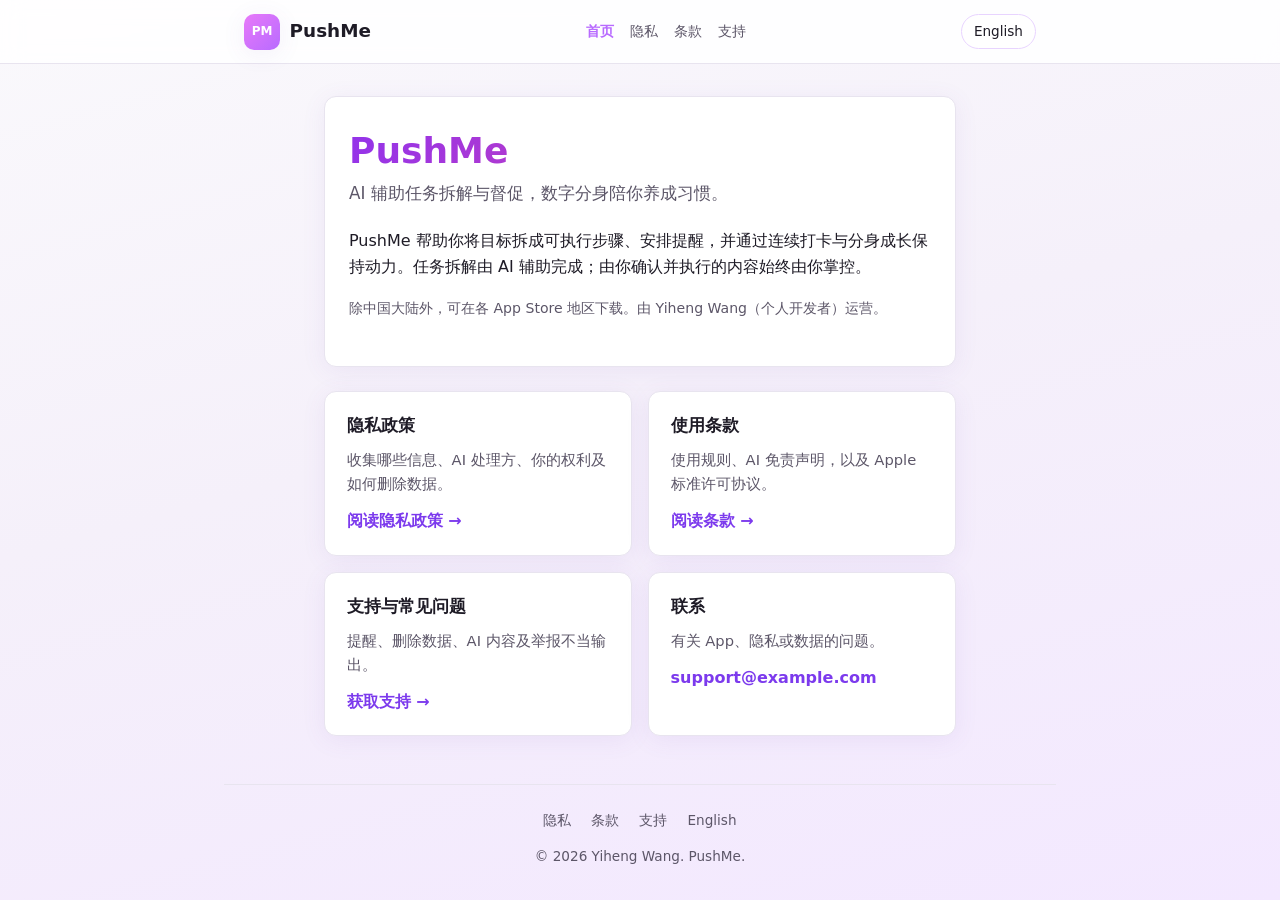
==== zh/index.html @ 80237a10 "Add bilingual static legal and support site for PushMe Plain HTML/CSS site for GitHub Pages with EN " ====
<!DOCTYPE html>
<html lang="zh-Hans">
<head>
  <meta charset="utf-8">
  <meta name="viewport" content="width=device-width, initial-scale=1">
  <meta name="description" content="PushMe — AI 任务督促与数字分身。隐私、条款与支持。">
  <title>PushMe — AI 任务督促</title>
  <link rel="stylesheet" href="../assets/css/styles.css">
</head>
<body>
  <header class="site-header">
    <div class="header-inner">
      <a class="brand" href="index.html">
        <span class="brand-icon" aria-hidden="true">PM</span>
        PushMe
      </a>
      <nav class="nav" aria-label="主导航">
        <a href="index.html" aria-current="page">首页</a>
        <a href="privacy.html">隐私</a>
        <a href="terms.html">条款</a>
        <a href="support.html">支持</a>
      </nav>
      <a class="lang-toggle" href="../index.html" hreflang="en">English</a>
    </div>
  </header>

  <main>
    <section class="hero">
      <h1>PushMe</h1>
      <p class="tagline">AI 辅助任务拆解与督促，数字分身陪你养成习惯。</p>
      <p>PushMe 帮助你将目标拆成可执行步骤、安排提醒，并通过连续打卡与分身成长保持动力。任务拆解由 AI 辅助完成；由你确认并执行的内容始终由你掌控。</p>
      <p class="app-store-note">除中国大陆外，可在各 App Store 地区下载。由 Yiheng Wang（个人开发者）运营。</p>
    </section>

    <div class="card-grid">
      <article class="card">
        <h2>隐私政策</h2>
        <p>收集哪些信息、AI 处理方、你的权利及如何删除数据。</p>
        <a class="stretch" href="privacy.html">阅读隐私政策 →</a>
      </article>
      <article class="card">
        <h2>使用条款</h2>
        <p>使用规则、AI 免责声明，以及 Apple 标准许可协议。</p>
        <a class="stretch" href="terms.html">阅读条款 →</a>
      </article>
      <article class="card">
        <h2>支持与常见问题</h2>
        <p>提醒、删除数据、AI 内容及举报不当输出。</p>
        <a class="stretch" href="support.html">获取支持 →</a>
      </article>
      <article class="card">
        <h2>联系</h2>
        <p>有关 App、隐私或数据的问题。</p>
        <a class="stretch" href="mailto:support@example.com">support@example.com</a>
      </article>
    </div>
  </main>

  <footer class="site-footer">
    <nav aria-label="页脚">
      <a href="privacy.html">隐私</a>
      <a href="terms.html">条款</a>
      <a href="support.html">支持</a>
      <a href="../index.html">English</a>
    </nav>
    <p>© 2026 Yiheng Wang. PushMe.</p>
  </footer>
</body>
</html>
---- assets/css/styles.css ----
:root {
  --bg: #faf9fc;
  --surface: #ffffff;
  --text: #1e1b26;
  --text-muted: #5c5668;
  --accent: #b86bff;
  --accent-soft: #f3e8ff;
  --accent-mid: #e8d4ff;
  --border: #e8e4ef;
  --radius: 12px;
  --shadow: 0 4px 24px rgba(120, 80, 180, 0.08);
  --font: system-ui, -apple-system, "Segoe UI", Roboto, "Helvetica Neue", Arial,
    "Noto Sans", "PingFang SC", "Microsoft YaHei", sans-serif;
  --max-width: 42rem;
}

*,
*::before,
*::after {
  box-sizing: border-box;
}

html {
  -webkit-text-size-adjust: 100%;
}

body {
  margin: 0;
  min-height: 100vh;
  font-family: var(--font);
  font-size: 1rem;
  line-height: 1.65;
  color: var(--text);
  background: linear-gradient(165deg, var(--bg) 0%, #f5f0fa 45%, var(--accent-soft) 100%);
  background-attachment: fixed;
}

a {
  color: #7c3aed;
  text-decoration-thickness: 1px;
  text-underline-offset: 3px;
}

a:hover {
  color: var(--accent);
}

.site-header {
  background: rgba(255, 255, 255, 0.85);
  backdrop-filter: blur(10px);
  border-bottom: 1px solid var(--border);
  position: sticky;
  top: 0;
  z-index: 10;
}

.header-inner {
  max-width: 52rem;
  margin: 0 auto;
  padding: 0.85rem 1.25rem;
  display: flex;
  flex-wrap: wrap;
  align-items: center;
  justify-content: space-between;
  gap: 0.75rem;
}

.brand {
  display: flex;
  align-items: center;
  gap: 0.6rem;
  font-weight: 700;
  font-size: 1.15rem;
  color: var(--text);
  text-decoration: none;
}

.brand-icon {
  width: 36px;
  height: 36px;
  border-radius: 10px;
  background: linear-gradient(135deg, #e879f9, var(--accent));
  display: flex;
  align-items: center;
  justify-content: center;
  color: #fff;
  font-size: 0.75rem;
  font-weight: 800;
  letter-spacing: -0.02em;
  box-shadow: var(--shadow);
}

.nav {
  display: flex;
  flex-wrap: wrap;
  gap: 0.35rem 1rem;
  font-size: 0.9rem;
}

.nav a {
  color: var(--text-muted);
  text-decoration: none;
  padding: 0.25rem 0;
}

.nav a:hover,
.nav a[aria-current="page"] {
  color: var(--accent);
  font-weight: 600;
}

.lang-toggle {
  font-size: 0.85rem;
  padding: 0.35rem 0.75rem;
  border-radius: 999px;
  border: 1px solid var(--accent-mid);
  background: var(--surface);
  color: var(--text);
  text-decoration: none;
  white-space: nowrap;
}

.lang-toggle:hover {
  background: var(--accent-soft);
  border-color: var(--accent);
}

main {
  max-width: var(--max-width);
  margin: 0 auto;
  padding: 2rem 1.25rem 3rem;
}

.hero {
  background: var(--surface);
  border-radius: var(--radius);
  padding: 2rem 1.5rem;
  box-shadow: var(--shadow);
  border: 1px solid var(--border);
  margin-bottom: 1.5rem;
}

.hero h1 {
  margin: 0 0 0.5rem;
  font-size: clamp(1.75rem, 5vw, 2.25rem);
  line-height: 1.2;
  background: linear-gradient(120deg, #9333ea, #ec4899);
  -webkit-background-clip: text;
  background-clip: text;
  color: transparent;
}

.hero .tagline {
  margin: 0 0 1.25rem;
  color: var(--text-muted);
  font-size: 1.05rem;
}

.card-grid {
  display: grid;
  gap: 1rem;
}

@media (min-width: 480px) {
  .card-grid {
    grid-template-columns: 1fr 1fr;
  }
}

.card {
  background: var(--surface);
  border: 1px solid var(--border);
  border-radius: var(--radius);
  padding: 1.25rem 1.35rem;
  box-shadow: var(--shadow);
}

.card h2 {
  margin: 0 0 0.5rem;
  font-size: 1.05rem;
  color: var(--text);
}

.card p {
  margin: 0;
  font-size: 0.92rem;
  color: var(--text-muted);
}

.card a.stretch {
  display: inline-block;
  margin-top: 0.75rem;
  font-weight: 600;
  text-decoration: none;
}

.legal-doc h1 {
  font-size: clamp(1.5rem, 4vw, 1.85rem);
  margin: 0 0 0.35rem;
}

.meta {
  color: var(--text-muted);
  font-size: 0.9rem;
  margin-bottom: 1.75rem;
  padding-bottom: 1rem;
  border-bottom: 1px solid var(--border);
}

.legal-doc h2 {
  font-size: 1.15rem;
  margin: 1.75rem 0 0.65rem;
  color: #6b21a8;
}

.legal-doc h3 {
  font-size: 1rem;
  margin: 1.25rem 0 0.5rem;
}

.legal-doc p,
.legal-doc li {
  color: var(--text);
}

.legal-doc ul {
  padding-left: 1.25rem;
  margin: 0.5rem 0 1rem;
}

.legal-doc li {
  margin-bottom: 0.35rem;
}

.faq-item {
  background: var(--surface);
  border: 1px solid var(--border);
  border-radius: var(--radius);
  padding: 1.1rem 1.25rem;
  margin-bottom: 0.85rem;
  box-shadow: var(--shadow);
}

.faq-item h2 {
  margin: 0 0 0.5rem;
  font-size: 1.05rem;
  color: #6b21a8;
}

.faq-item p:last-child {
  margin-bottom: 0;
}

.contact-box {
  background: var(--accent-soft);
  border: 1px solid var(--accent-mid);
  border-radius: var(--radius);
  padding: 1.25rem 1.35rem;
  margin-top: 1.5rem;
}

.contact-box a {
  font-weight: 600;
  word-break: break-all;
}

.site-footer {
  max-width: 52rem;
  margin: 0 auto;
  padding: 1.5rem 1.25rem 2.5rem;
  text-align: center;
  font-size: 0.85rem;
  color: var(--text-muted);
  border-top: 1px solid var(--border);
}

.site-footer nav {
  display: flex;
  flex-wrap: wrap;
  justify-content: center;
  gap: 0.5rem 1.25rem;
  margin-bottom: 0.75rem;
}

.site-footer a {
  color: var(--text-muted);
  text-decoration: none;
}

.site-footer a:hover {
  color: var(--accent);
}

.app-store-note {
  font-size: 0.88rem;
  color: var(--text-muted);
  margin-top: 1rem;
}
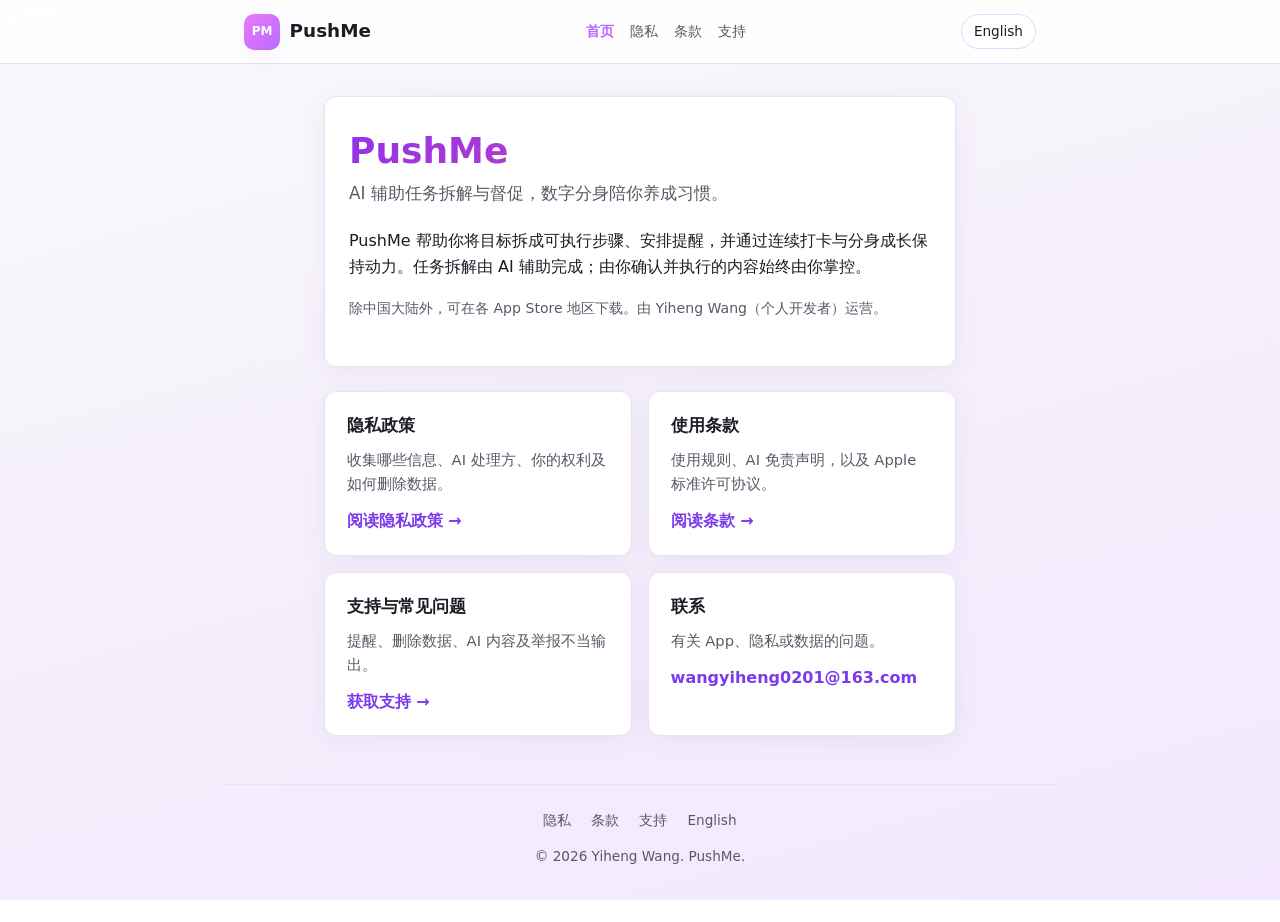
==== commit a1a1b126: "Replace support placeholder email with wangyiheng0201@163.com Co-authored-by: HenryWang0201 <HenryWa" ====
--- a/zh/index.html
+++ b/zh/index.html
@@ -51,7 +51,7 @@
       <article class="card">
         <h2>联系</h2>
         <p>有关 App、隐私或数据的问题。</p>
-        <a class="stretch" href="mailto:support@example.com">support@example.com</a>
+        <a class="stretch" href="mailto:wangyiheng0201@163.com">wangyiheng0201@163.com</a>
       </article>
     </div>
   </main>
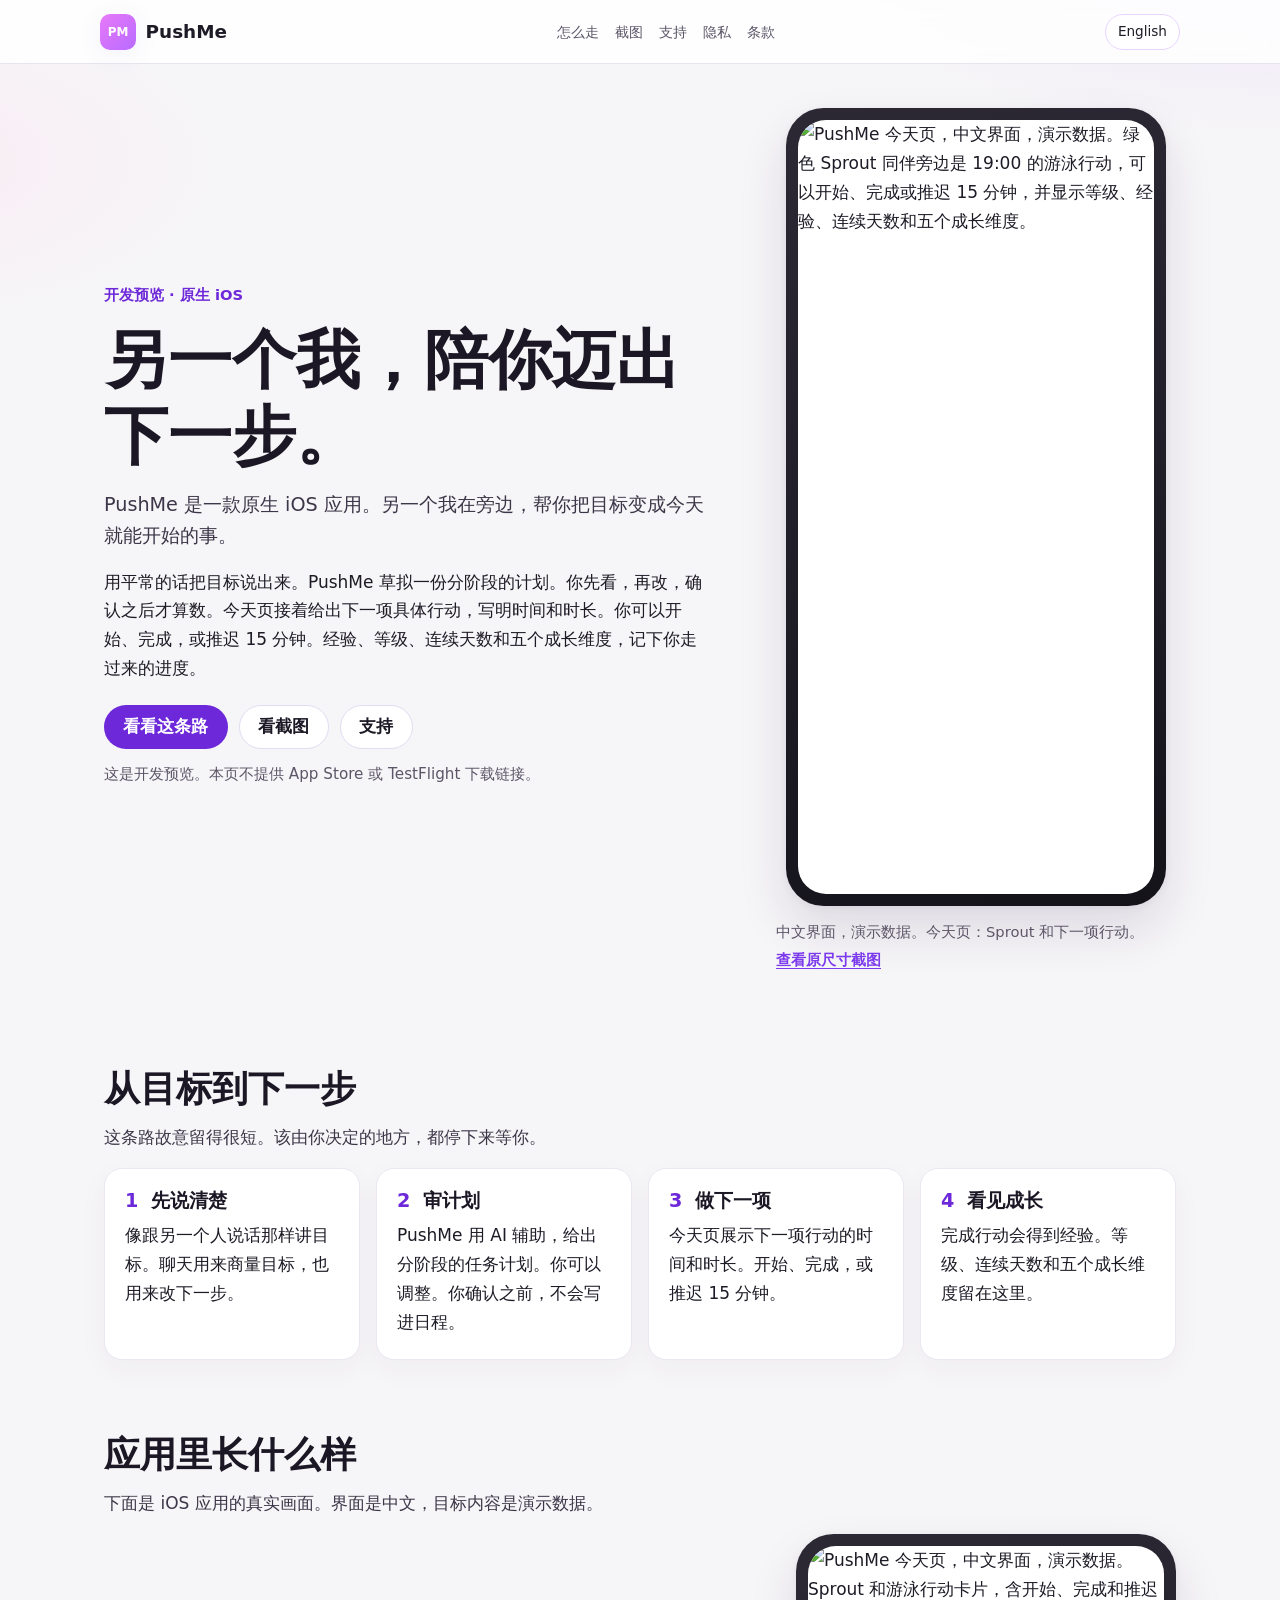
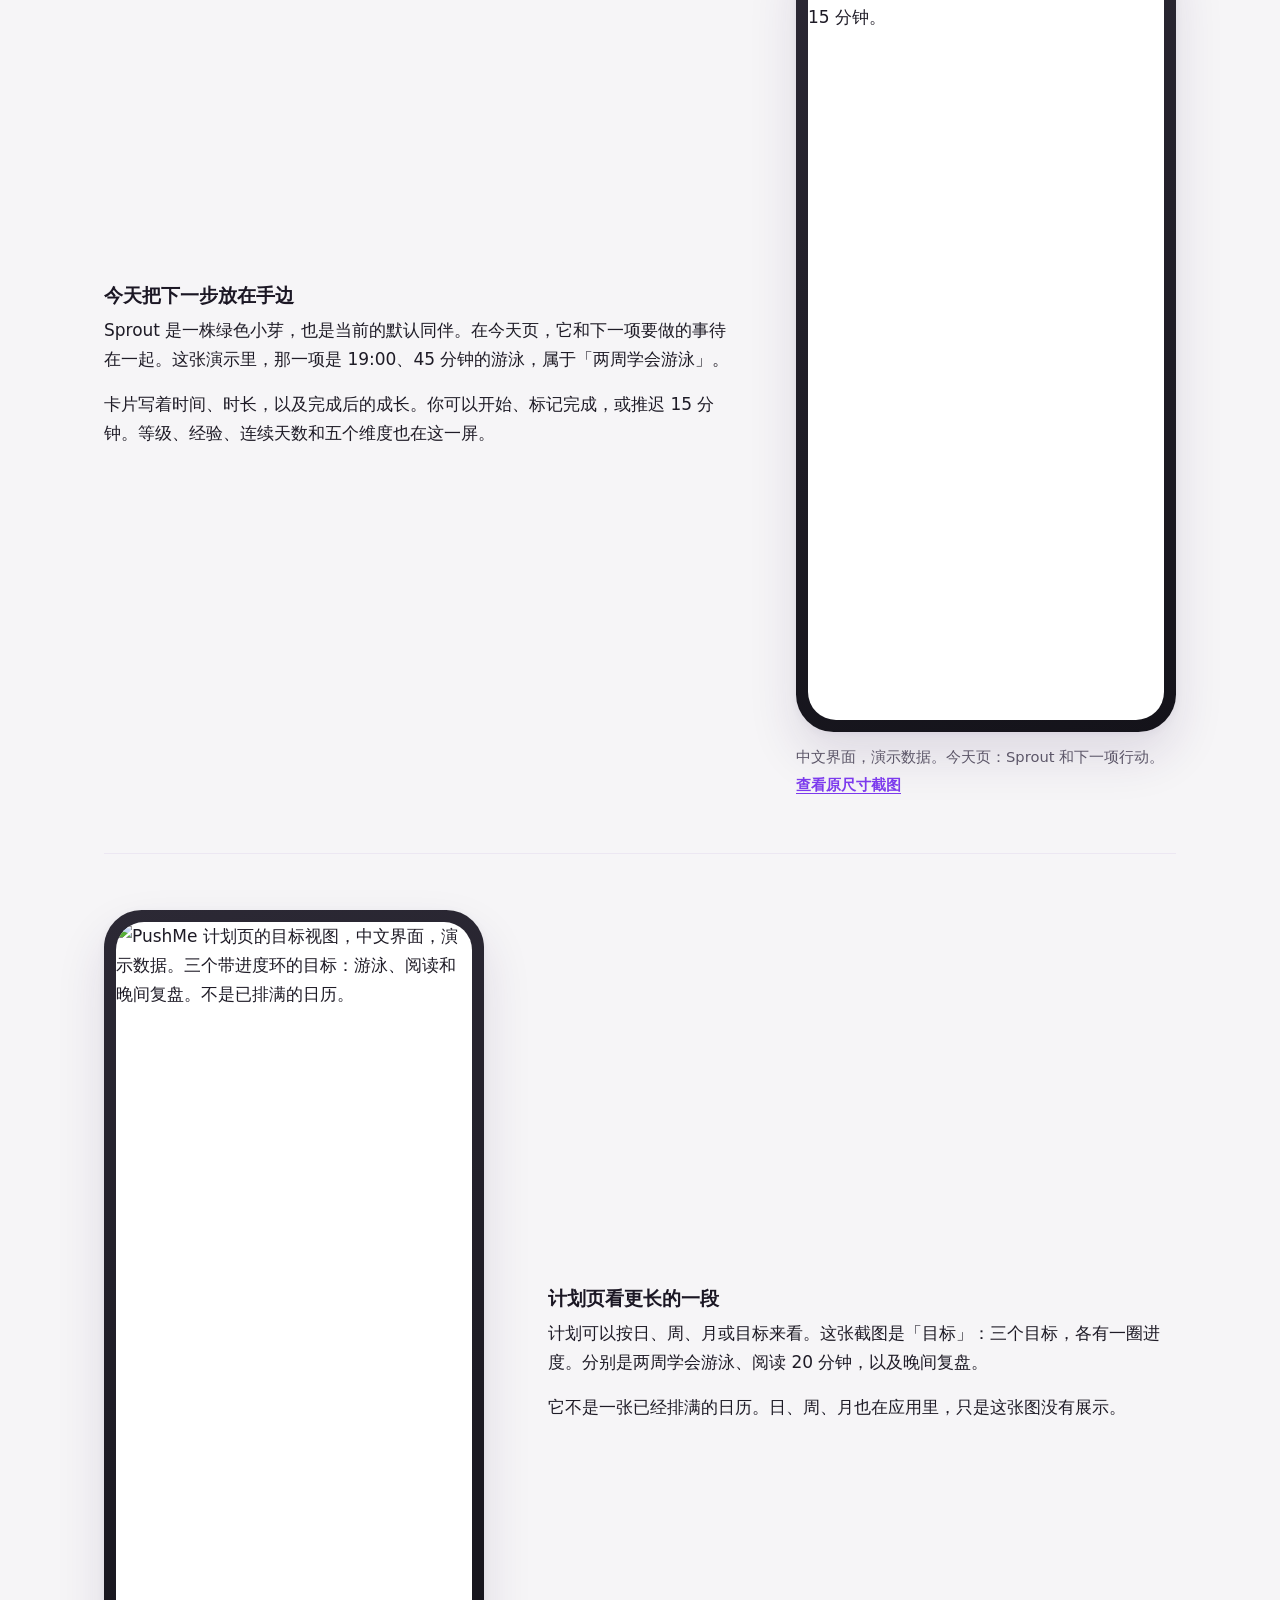
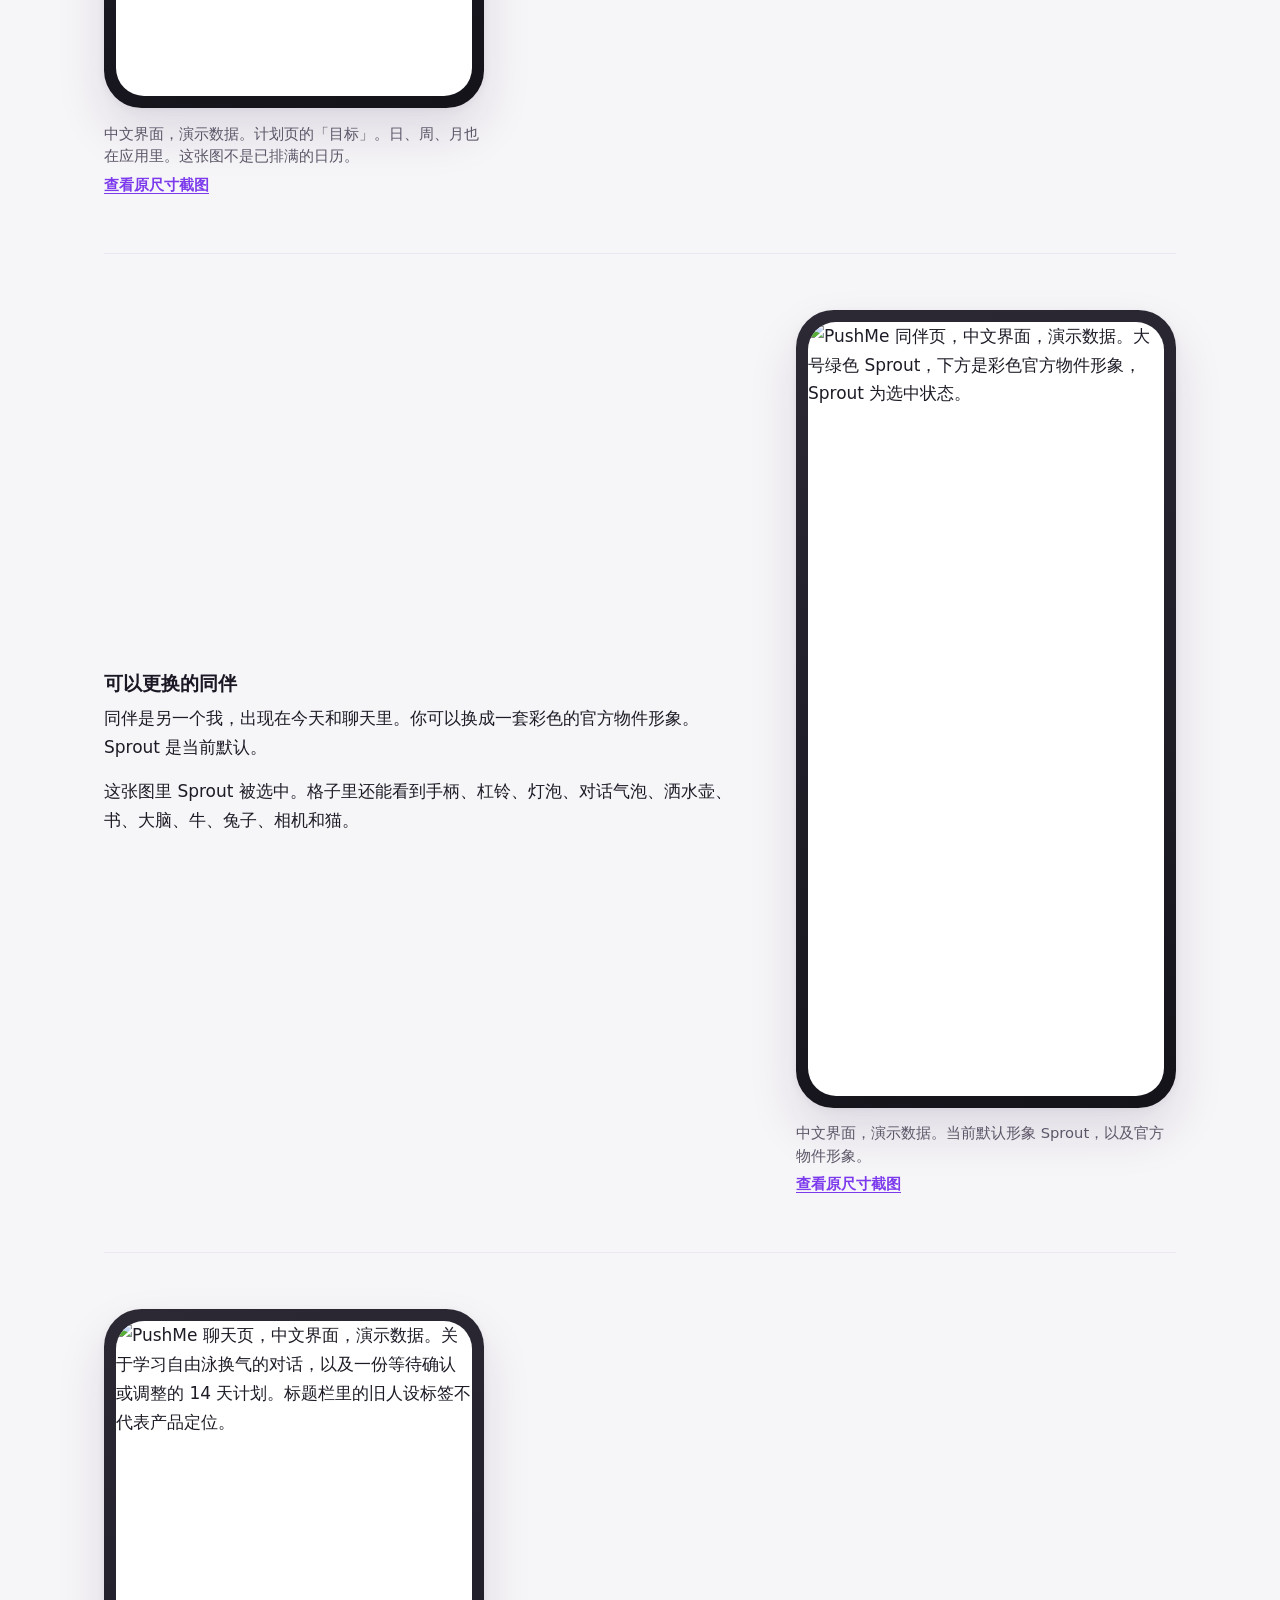
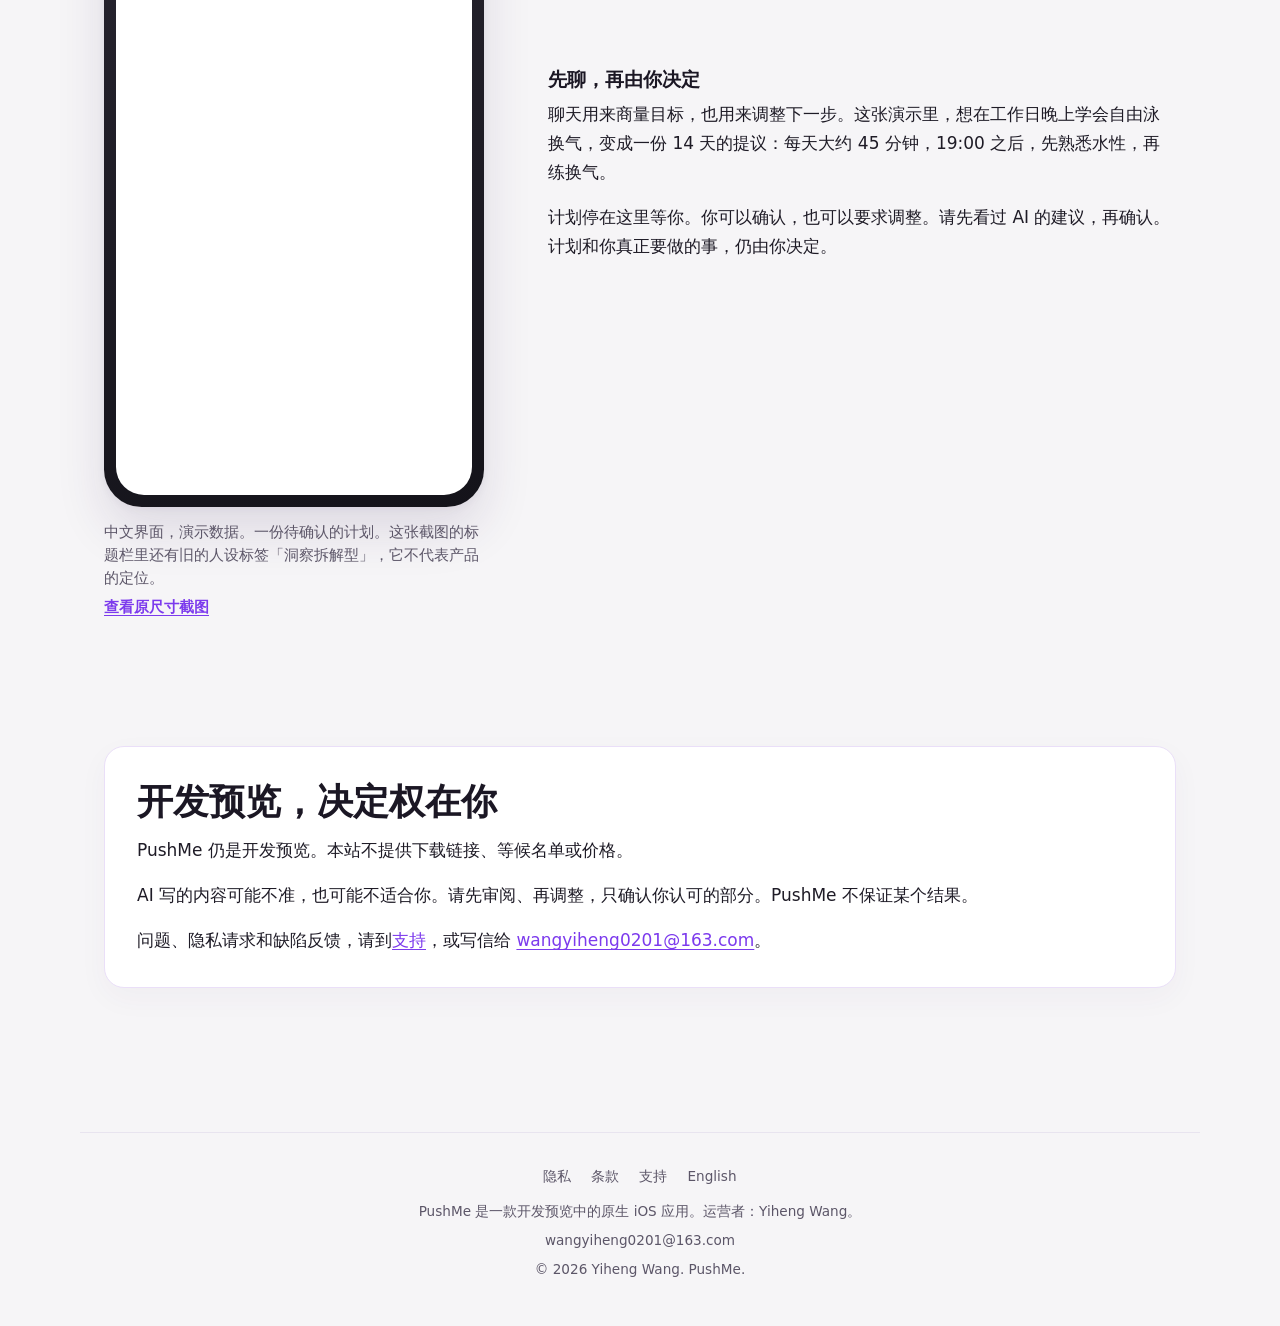
==== commit ff93a304: "Add a bilingual product introduction for PushMe Replace the minimal homepage with an English and Chi" ====
--- a/zh/index.html
+++ b/zh/index.html
@@ -3,11 +3,43 @@
 <head>
   <meta charset="utf-8">
   <meta name="viewport" content="width=device-width, initial-scale=1">
-  <meta name="description" content="PushMe — AI 任务督促与数字分身。隐私、条款与支持。">
-  <title>PushMe — AI 任务督促</title>
+  <title>PushMe — 另一个我，陪你迈出下一步</title>
+  <meta name="description" content="PushMe 是一款开发预览中的原生 iOS 应用。另一个我帮你把目标谈成可审阅的计划，再落到今天的一项具体行动。">
+  <link rel="canonical" href="https://henrywang0201.github.io/pushme/zh/">
+  <link rel="alternate" hreflang="zh-Hans" href="https://henrywang0201.github.io/pushme/zh/">
+  <link rel="alternate" hreflang="en" href="https://henrywang0201.github.io/pushme/">
+  <link rel="alternate" hreflang="x-default" href="https://henrywang0201.github.io/pushme/">
+  <meta property="og:title" content="PushMe — 另一个我，陪你迈出下一步">
+  <meta property="og:description" content="原生 iOS 同伴应用：把目标变成你确认过的计划，以及今天的下一项行动。开发预览。">
+  <meta property="og:type" content="website">
+  <meta property="og:url" content="https://henrywang0201.github.io/pushme/zh/">
+  <meta property="og:image" content="https://henrywang0201.github.io/pushme/assets/screenshots/today.png">
+  <meta property="og:locale" content="zh_CN">
+  <meta property="og:locale:alternate" content="en">
+  <meta name="twitter:card" content="summary_large_image">
+  <meta name="theme-color" content="#f6f5f7">
+  <link rel="icon" href="../assets/favicon.svg" type="image/svg+xml">
   <link rel="stylesheet" href="../assets/css/styles.css">
+  <link rel="stylesheet" href="../assets/css/home.css">
+  <script type="application/ld+json">
+  {
+    "@context": "https://schema.org",
+    "@type": "SoftwareApplication",
+    "name": "PushMe",
+    "operatingSystem": "iOS",
+    "applicationCategory": "LifestyleApplication",
+    "url": "https://henrywang0201.github.io/pushme/zh/",
+    "description": "一款原生 iOS 应用。另一个我帮你把目标变成确认过的计划，以及今天的下一项具体行动。",
+    "author": {
+      "@type": "Person",
+      "name": "Yiheng Wang"
+    },
+    "inLanguage": ["zh-Hans", "en"]
+  }
+  </script>
 </head>
-<body>
+<body class="home">
+  <a class="skip-link" href="#main">跳到正文</a>
   <header class="site-header">
     <div class="header-inner">
       <a class="brand" href="index.html">
@@ -15,45 +47,153 @@
         PushMe
       </a>
       <nav class="nav" aria-label="主导航">
-        <a href="index.html" aria-current="page">首页</a>
+        <a href="#path">怎么走</a>
+        <a href="#screenshots">截图</a>
+        <a href="support.html">支持</a>
         <a href="privacy.html">隐私</a>
         <a href="terms.html">条款</a>
-        <a href="support.html">支持</a>
       </nav>
       <a class="lang-toggle" href="../index.html" hreflang="en">English</a>
     </div>
   </header>
 
-  <main>
-    <section class="hero">
-      <h1>PushMe</h1>
-      <p class="tagline">AI 辅助任务拆解与督促，数字分身陪你养成习惯。</p>
-      <p>PushMe 帮助你将目标拆成可执行步骤、安排提醒，并通过连续打卡与分身成长保持动力。任务拆解由 AI 辅助完成；由你确认并执行的内容始终由你掌控。</p>
-      <p class="app-store-note">除中国大陆外，可在各 App Store 地区下载。由 Yiheng Wang（个人开发者）运营。</p>
-    </section>
-
-    <div class="card-grid">
-      <article class="card">
-        <h2>隐私政策</h2>
-        <p>收集哪些信息、AI 处理方、你的权利及如何删除数据。</p>
-        <a class="stretch" href="privacy.html">阅读隐私政策 →</a>
-      </article>
-      <article class="card">
-        <h2>使用条款</h2>
-        <p>使用规则、AI 免责声明，以及 Apple 标准许可协议。</p>
-        <a class="stretch" href="terms.html">阅读条款 →</a>
-      </article>
-      <article class="card">
-        <h2>支持与常见问题</h2>
-        <p>提醒、删除数据、AI 内容及举报不当输出。</p>
-        <a class="stretch" href="support.html">获取支持 →</a>
-      </article>
-      <article class="card">
-        <h2>联系</h2>
-        <p>有关 App、隐私或数据的问题。</p>
-        <a class="stretch" href="mailto:wangyiheng0201@163.com">wangyiheng0201@163.com</a>
-      </article>
-    </div>
+  <main id="main">
+    <section class="intro" aria-labelledby="hero-title">
+      <div>
+        <p class="kicker">开发预览 · 原生 iOS</p>
+        <h1 id="hero-title">另一个我，陪你迈出下一步。</h1>
+        <p class="lede">PushMe 是一款原生 iOS 应用。另一个我在旁边，帮你把目标变成今天就能开始的事。</p>
+        <p>用平常的话把目标说出来。PushMe 草拟一份分阶段的计划。你先看，再改，确认之后才算数。今天页接着给出下一项具体行动，写明时间和时长。你可以开始、完成，或推迟 15 分钟。经验、等级、连续天数和五个成长维度，记下你走过来的进度。</p>
+        <div class="actions">
+          <a class="btn btn-primary" href="#path">看看这条路</a>
+          <a class="btn btn-ghost" href="#screenshots">看截图</a>
+          <a class="btn btn-ghost" href="support.html">支持</a>
+        </div>
+        <p class="quiet">这是开发预览。本页不提供 App Store 或 TestFlight 下载链接。</p>
+      </div>
+      <figure class="shot">
+        <div class="phone">
+          <picture>
+            <img src="../assets/screenshots/today.png" srcset="../assets/screenshots/today.png 804w, ../assets/screenshots/full/today.png 1206w" sizes="(min-width: 960px) 360px, calc(100vw - 4.5rem)" width="1206" height="2622" alt="PushMe 今天页，中文界面，演示数据。绿色 Sprout 同伴旁边是 19:00 的游泳行动，可以开始、完成或推迟 15 分钟，并显示等级、经验、连续天数和五个成长维度。" fetchpriority="high" decoding="async">
+          </picture>
+        </div>
+        <figcaption>
+          <p>中文界面，演示数据。今天页：Sprout 和下一项行动。</p>
+          <p><a href="../assets/screenshots/full/today.png">查看原尺寸截图</a></p>
+        </figcaption>
+      </figure>
+    </section>
+
+    <section class="section" id="path" aria-labelledby="path-title">
+      <h2 id="path-title">从目标到下一步</h2>
+      <p class="section-intro">这条路故意留得很短。该由你决定的地方，都停下来等你。</p>
+      <ol class="steps">
+        <li>
+          <h3><span class="num" aria-hidden="true">1</span> 先说清楚</h3>
+          <p>像跟另一个人说话那样讲目标。聊天用来商量目标，也用来改下一步。</p>
+        </li>
+        <li>
+          <h3><span class="num" aria-hidden="true">2</span> 审计划</h3>
+          <p>PushMe 用 AI 辅助，给出分阶段的任务计划。你可以调整。你确认之前，不会写进日程。</p>
+        </li>
+        <li>
+          <h3><span class="num" aria-hidden="true">3</span> 做下一项</h3>
+          <p>今天页展示下一项行动的时间和时长。开始、完成，或推迟 15 分钟。</p>
+        </li>
+        <li>
+          <h3><span class="num" aria-hidden="true">4</span> 看见成长</h3>
+          <p>完成行动会得到经验。等级、连续天数和五个成长维度留在这里。</p>
+        </li>
+      </ol>
+    </section>
+
+    <section class="section" id="screenshots" aria-labelledby="screenshots-title">
+      <h2 id="screenshots-title">应用里长什么样</h2>
+      <p class="section-intro">下面是 iOS 应用的真实画面。界面是中文，目标内容是演示数据。</p>
+
+      <article class="feature">
+        <div class="feature-copy">
+          <h3>今天把下一步放在手边</h3>
+          <p>Sprout 是一株绿色小芽，也是当前的默认同伴。在今天页，它和下一项要做的事待在一起。这张演示里，那一项是 19:00、45 分钟的游泳，属于「两周学会游泳」。</p>
+          <p>卡片写着时间、时长，以及完成后的成长。你可以开始、标记完成，或推迟 15 分钟。等级、经验、连续天数和五个维度也在这一屏。</p>
+        </div>
+        <figure class="shot">
+          <div class="phone">
+            <picture>
+              <img src="../assets/screenshots/today.png" srcset="../assets/screenshots/today.png 804w, ../assets/screenshots/full/today.png 1206w" sizes="(min-width: 960px) 360px, calc(100vw - 4.5rem)" width="1206" height="2622" alt="PushMe 今天页，中文界面，演示数据。Sprout 和游泳行动卡片，含开始、完成和推迟 15 分钟。" loading="lazy" decoding="async">
+            </picture>
+          </div>
+          <figcaption>
+            <p>中文界面，演示数据。今天页：Sprout 和下一项行动。</p>
+            <p><a href="../assets/screenshots/full/today.png">查看原尺寸截图</a></p>
+          </figcaption>
+        </figure>
+      </article>
+
+      <article class="feature reverse">
+        <div class="feature-copy">
+          <h3>计划页看更长的一段</h3>
+          <p>计划可以按日、周、月或目标来看。这张截图是「目标」：三个目标，各有一圈进度。分别是两周学会游泳、阅读 20 分钟，以及晚间复盘。</p>
+          <p>它不是一张已经排满的日历。日、周、月也在应用里，只是这张图没有展示。</p>
+        </div>
+        <figure class="shot">
+          <div class="phone">
+            <picture>
+              <img src="../assets/screenshots/plan.png" srcset="../assets/screenshots/plan.png 804w, ../assets/screenshots/full/plan.png 1206w" sizes="(min-width: 960px) 360px, calc(100vw - 4.5rem)" width="1206" height="2622" alt="PushMe 计划页的目标视图，中文界面，演示数据。三个带进度环的目标：游泳、阅读和晚间复盘。不是已排满的日历。" loading="lazy" decoding="async">
+            </picture>
+          </div>
+          <figcaption>
+            <p>中文界面，演示数据。计划页的「目标」。日、周、月也在应用里。这张图不是已排满的日历。</p>
+            <p><a href="../assets/screenshots/full/plan.png">查看原尺寸截图</a></p>
+          </figcaption>
+        </figure>
+      </article>
+
+      <article class="feature">
+        <div class="feature-copy">
+          <h3>可以更换的同伴</h3>
+          <p>同伴是另一个我，出现在今天和聊天里。你可以换成一套彩色的官方物件形象。Sprout 是当前默认。</p>
+          <p>这张图里 Sprout 被选中。格子里还能看到手柄、杠铃、灯泡、对话气泡、洒水壶、书、大脑、牛、兔子、相机和猫。</p>
+        </div>
+        <figure class="shot">
+          <div class="phone">
+            <picture>
+              <img src="../assets/screenshots/twin.png" srcset="../assets/screenshots/twin.png 804w, ../assets/screenshots/full/twin.png 1206w" sizes="(min-width: 960px) 360px, calc(100vw - 4.5rem)" width="1206" height="2622" alt="PushMe 同伴页，中文界面，演示数据。大号绿色 Sprout，下方是彩色官方物件形象，Sprout 为选中状态。" loading="lazy" decoding="async">
+            </picture>
+          </div>
+          <figcaption>
+            <p>中文界面，演示数据。当前默认形象 Sprout，以及官方物件形象。</p>
+            <p><a href="../assets/screenshots/full/twin.png">查看原尺寸截图</a></p>
+          </figcaption>
+        </figure>
+      </article>
+
+      <article class="feature reverse">
+        <div class="feature-copy">
+          <h3>先聊，再由你决定</h3>
+          <p>聊天用来商量目标，也用来调整下一步。这张演示里，想在工作日晚上学会自由泳换气，变成一份 14 天的提议：每天大约 45 分钟，19:00 之后，先熟悉水性，再练换气。</p>
+          <p>计划停在这里等你。你可以确认，也可以要求调整。请先看过 AI 的建议，再确认。计划和你真正要做的事，仍由你决定。</p>
+        </div>
+        <figure class="shot">
+          <div class="phone">
+            <picture>
+              <img src="../assets/screenshots/chat.png" srcset="../assets/screenshots/chat.png 804w, ../assets/screenshots/full/chat.png 1206w" sizes="(min-width: 960px) 360px, calc(100vw - 4.5rem)" width="1206" height="2622" alt="PushMe 聊天页，中文界面，演示数据。关于学习自由泳换气的对话，以及一份等待确认或调整的 14 天计划。标题栏里的旧人设标签不代表产品定位。" loading="lazy" decoding="async">
+            </picture>
+          </div>
+          <figcaption>
+            <p>中文界面，演示数据。一份待确认的计划。这张截图的标题栏里还有旧的人设标签「洞察拆解型」，它不代表产品的定位。</p>
+            <p><a href="../assets/screenshots/full/chat.png">查看原尺寸截图</a></p>
+          </figcaption>
+        </figure>
+      </article>
+    </section>
+
+    <section class="section note" aria-labelledby="preview-title">
+      <h2 id="preview-title">开发预览，决定权在你</h2>
+      <p>PushMe 仍是开发预览。本站不提供下载链接、等候名单或价格。</p>
+      <p>AI 写的内容可能不准，也可能不适合你。请先审阅、再调整，只确认你认可的部分。PushMe 不保证某个结果。</p>
+      <p>问题、隐私请求和缺陷反馈，请到<a href="support.html">支持</a>，或写信给 <a href="mailto:wangyiheng0201@163.com">wangyiheng0201@163.com</a>。</p>
+    </section>
   </main>
 
   <footer class="site-footer">
@@ -61,8 +201,10 @@
       <a href="privacy.html">隐私</a>
       <a href="terms.html">条款</a>
       <a href="support.html">支持</a>
-      <a href="../index.html">English</a>
+      <a href="../index.html" hreflang="en">English</a>
     </nav>
+    <p>PushMe 是一款开发预览中的原生 iOS 应用。运营者：Yiheng Wang。</p>
+    <p><a href="mailto:wangyiheng0201@163.com">wangyiheng0201@163.com</a></p>
     <p>© 2026 Yiheng Wang. PushMe.</p>
   </footer>
 </body>
--- a/assets/css/home.css
+++ b/assets/css/home.css
@@ -0,0 +1,362 @@
+/* Homepage product showcase. Legal pages do not load this file. */
+
+html {
+  scroll-behavior: smooth;
+}
+
+body.home {
+  background: #f6f5f7;
+  background-image:
+    radial-gradient(ellipse 70% 42% at 100% -8%, rgba(232, 213, 255, 0.55), transparent 55%),
+    radial-gradient(ellipse 55% 36% at -10% 18%, rgba(252, 231, 243, 0.65), transparent 50%);
+  background-attachment: fixed;
+  font-size: 1.0625rem;
+  line-height: 1.7;
+}
+
+body.home main {
+  max-width: 1120px;
+  padding: 2.75rem 1.5rem 4.5rem;
+}
+
+body.home .header-inner,
+body.home .site-footer {
+  max-width: 1120px;
+}
+
+body.home h1 {
+  margin: 0 0 1rem;
+  font-size: clamp(2.35rem, 5vw, 4.15rem);
+  line-height: 1.18;
+  letter-spacing: normal;
+  font-weight: 700;
+  color: #1b1724;
+}
+
+html[lang="en"] body.home h1 {
+  letter-spacing: -0.03em;
+}
+
+body.home h2 {
+  margin: 0 0 0.75rem;
+  font-size: clamp(1.7rem, 3vw, 2.25rem);
+  line-height: 1.25;
+  letter-spacing: normal;
+  color: #1b1724;
+}
+
+body.home h3 {
+  margin: 0 0 0.45rem;
+  font-size: 1.2rem;
+  line-height: 1.35;
+  color: #1b1724;
+}
+
+body.home p {
+  margin: 0 0 1rem;
+}
+
+.skip-link {
+  position: absolute;
+  left: 0.75rem;
+  top: 0.75rem;
+  z-index: 100;
+  padding: 0.55rem 0.9rem;
+  border-radius: 999px;
+  background: #fff;
+  color: #1b1724;
+  font-weight: 700;
+  text-decoration: none;
+  clip-path: inset(50%);
+  width: 1px;
+  height: 1px;
+  overflow: hidden;
+  white-space: nowrap;
+}
+
+.skip-link:focus {
+  clip-path: none;
+  width: auto;
+  height: auto;
+  overflow: visible;
+}
+
+body.home :focus-visible {
+  outline: 3px solid #6d28d9;
+  outline-offset: 3px;
+}
+
+.kicker {
+  margin: 0 0 0.85rem;
+  color: #6d28d9;
+  font-size: 0.92rem;
+  font-weight: 700;
+}
+
+.intro {
+  display: grid;
+  gap: 2.5rem;
+  align-items: center;
+  margin-bottom: 4.5rem;
+}
+
+.lede {
+  font-size: 1.2rem;
+  line-height: 1.6;
+  color: #3c3648;
+}
+
+.intro .actions {
+  margin: 1.35rem 0 0.85rem;
+}
+
+.quiet {
+  color: #5c5668;
+  font-size: 0.95rem;
+}
+
+.actions {
+  display: flex;
+  flex-wrap: wrap;
+  gap: 0.7rem;
+}
+
+.btn {
+  display: inline-flex;
+  align-items: center;
+  justify-content: center;
+  min-height: 44px;
+  padding: 0.6rem 1.15rem;
+  border-radius: 999px;
+  border: 1px solid transparent;
+  font-weight: 700;
+  text-decoration: none;
+  line-height: 1.2;
+}
+
+.btn-primary {
+  background: #6d28d9;
+  color: #fff;
+}
+
+.btn-primary:hover {
+  background: #5b21b6;
+  color: #fff;
+}
+
+.btn-ghost {
+  background: #fff;
+  color: #1b1724;
+  border-color: #e4dcf2;
+}
+
+.btn-ghost:hover {
+  border-color: #c4b5fd;
+  background: #faf7ff;
+  color: #1b1724;
+}
+
+.section {
+  margin: 0 0 4.5rem;
+}
+
+.section-intro {
+  max-width: 40rem;
+  margin-bottom: 1.75rem;
+  color: #3c3648;
+}
+
+.steps {
+  list-style: none;
+  margin: 0;
+  padding: 0;
+  display: grid;
+  gap: 1rem;
+}
+
+.steps li {
+  background: #fff;
+  border: 1px solid #ece7f2;
+  border-radius: 18px;
+  padding: 1.2rem 1.25rem 0.4rem;
+  box-shadow: 0 10px 30px rgba(70, 40, 110, 0.04);
+}
+
+.num {
+  display: inline-block;
+  margin-right: 0.35rem;
+  color: #6d28d9;
+  font-variant-numeric: tabular-nums;
+}
+
+.feature {
+  display: grid;
+  gap: 1.75rem;
+  align-items: center;
+  padding: 2.75rem 0;
+  border-top: 1px solid #ece7f2;
+}
+
+.feature:first-of-type {
+  border-top: 0;
+  padding-top: 0;
+}
+
+.feature p:last-child {
+  margin-bottom: 0;
+}
+
+.shot {
+  margin: 0;
+  min-width: 0;
+}
+
+.phone {
+  width: min(100%, 380px);
+  margin-inline: auto;
+  padding: 12px;
+  border-radius: 2.35rem;
+  background: linear-gradient(165deg, #2c2935, #14131a);
+  box-shadow:
+    0 24px 50px rgba(48, 24, 80, 0.12),
+    0 2px 8px rgba(48, 24, 80, 0.05);
+}
+
+.phone img {
+  display: block;
+  width: 100%;
+  height: auto;
+  border-radius: 1.75rem;
+  background: #fff;
+}
+
+.shot figcaption {
+  max-width: 38rem;
+  margin: 0.9rem auto 0;
+  color: #5c5668;
+  font-size: 0.92rem;
+  line-height: 1.55;
+  text-align: center;
+}
+
+.shot figcaption p {
+  margin: 0 0 0.35rem;
+}
+
+.shot figcaption a {
+  font-weight: 700;
+}
+
+.note {
+  background: #fff;
+  border: 1px solid #eadff8;
+  border-radius: 20px;
+  padding: 1.6rem 1.4rem 0.6rem;
+  box-shadow: 0 10px 30px rgba(70, 40, 110, 0.04);
+}
+
+.note p:last-child {
+  margin-bottom: 1rem;
+}
+
+body.home .site-footer {
+  padding-top: 2rem;
+}
+
+body.home .site-footer p {
+  margin: 0.35rem 0;
+}
+
+@media (max-width: 720px) {
+  body.home .header-inner {
+    display: grid;
+    grid-template-columns: minmax(0, 1fr) auto;
+    align-items: center;
+  }
+
+  body.home .brand {
+    grid-column: 1;
+    grid-row: 1;
+  }
+
+  body.home .lang-toggle {
+    grid-column: 2;
+    grid-row: 1;
+    justify-self: end;
+  }
+
+  body.home .nav {
+    grid-column: 1 / -1;
+    grid-row: 2;
+  }
+}
+
+@media (min-width: 800px) {
+  .steps {
+    grid-template-columns: repeat(4, minmax(0, 1fr));
+  }
+}
+
+@media (min-width: 960px) {
+  .intro {
+    grid-template-columns: minmax(0, 1.05fr) minmax(280px, 400px);
+    gap: 4rem;
+    margin-bottom: 5.5rem;
+  }
+
+  .intro .shot figcaption {
+    text-align: left;
+    margin-inline: 0;
+  }
+
+  .feature {
+    grid-template-columns: minmax(0, 1fr) minmax(280px, 380px);
+    gap: 4rem;
+    padding: 3.5rem 0;
+  }
+
+  .feature.reverse {
+    grid-template-columns: minmax(280px, 380px) minmax(0, 1fr);
+  }
+
+  .feature.reverse .feature-copy {
+    order: 2;
+  }
+
+  .feature .shot figcaption {
+    text-align: left;
+    margin-inline: 0;
+  }
+
+  .note {
+    padding: 2rem 2rem 1rem;
+  }
+}
+
+@media (max-width: 959px) {
+  .feature .feature-copy {
+    order: 1;
+  }
+
+  .feature .shot {
+    order: 2;
+  }
+}
+
+@media (forced-colors: active) {
+  body.home .btn-primary,
+  body.home .btn-ghost,
+  body.home .phone {
+    border: 1px solid ButtonText;
+  }
+}
+
+@media (prefers-reduced-motion: reduce) {
+  html {
+    scroll-behavior: auto;
+  }
+
+  body.home {
+    background-attachment: scroll;
+  }
+}
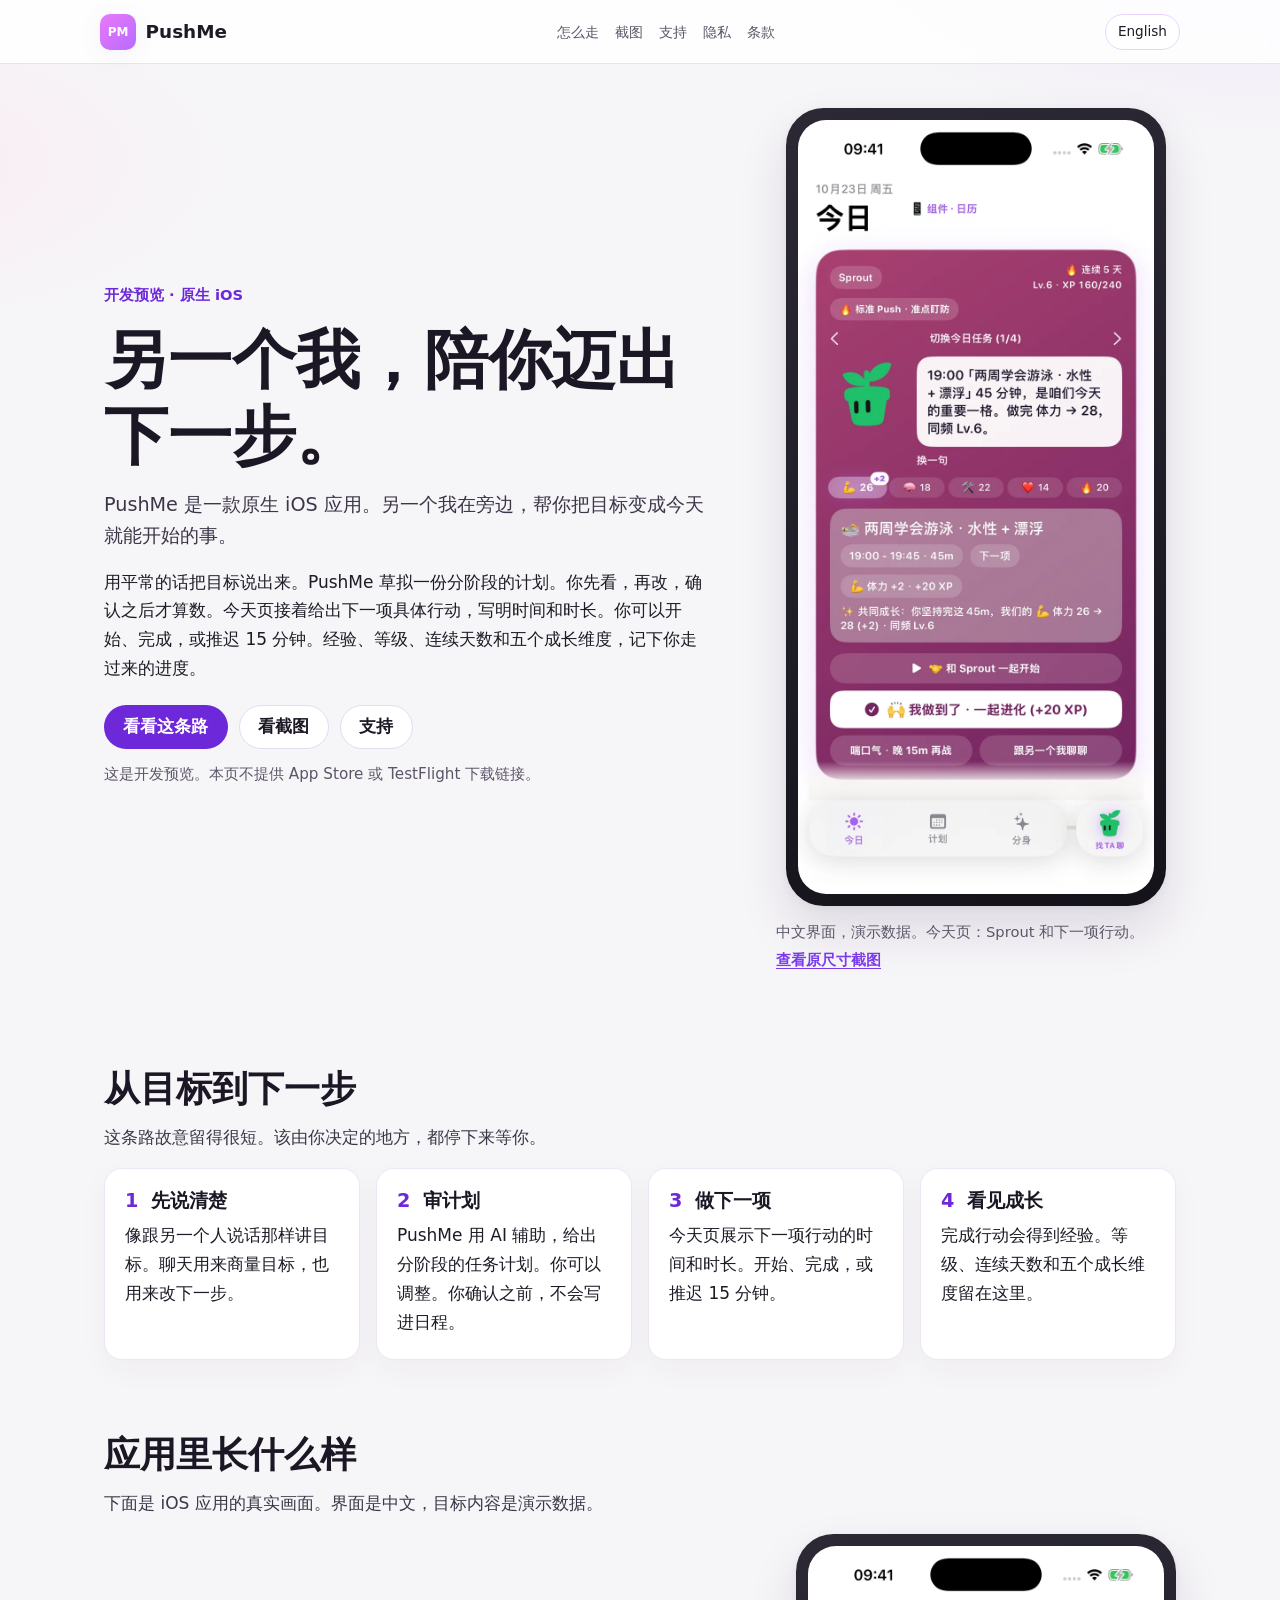
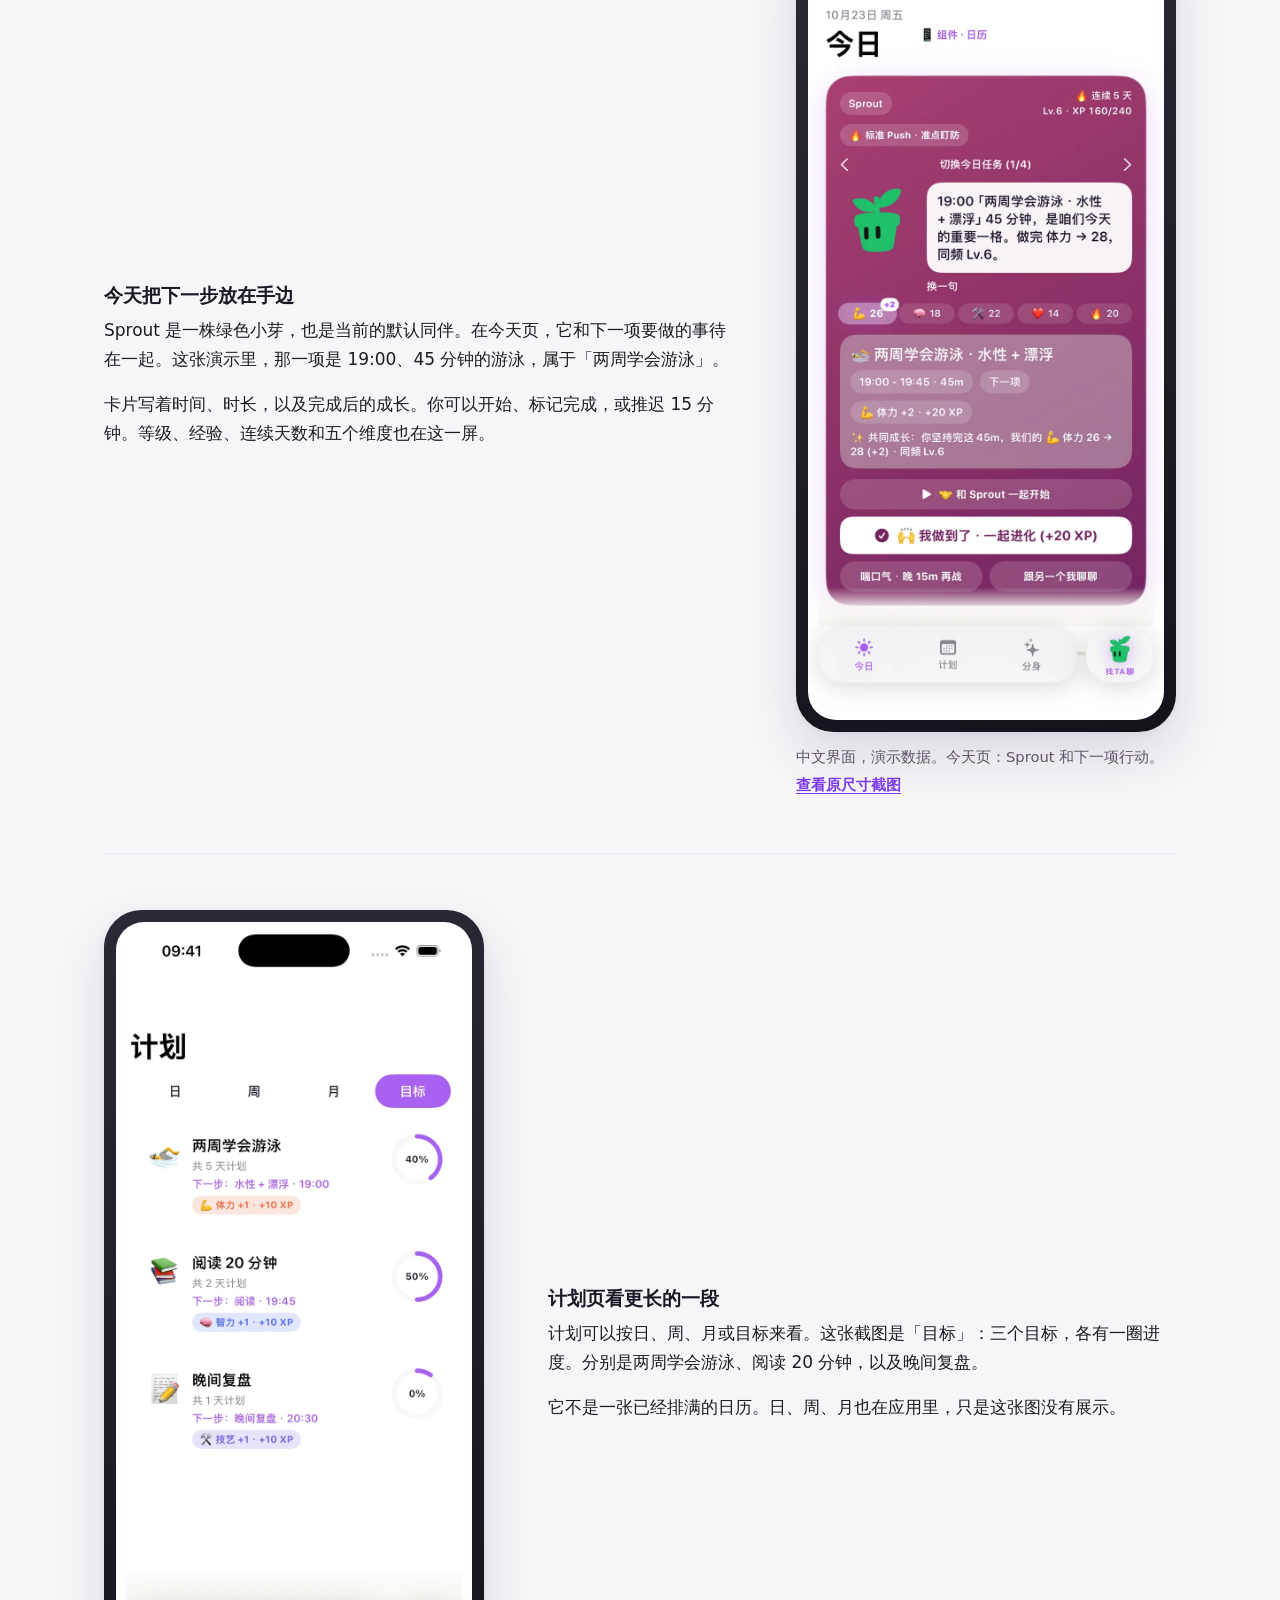
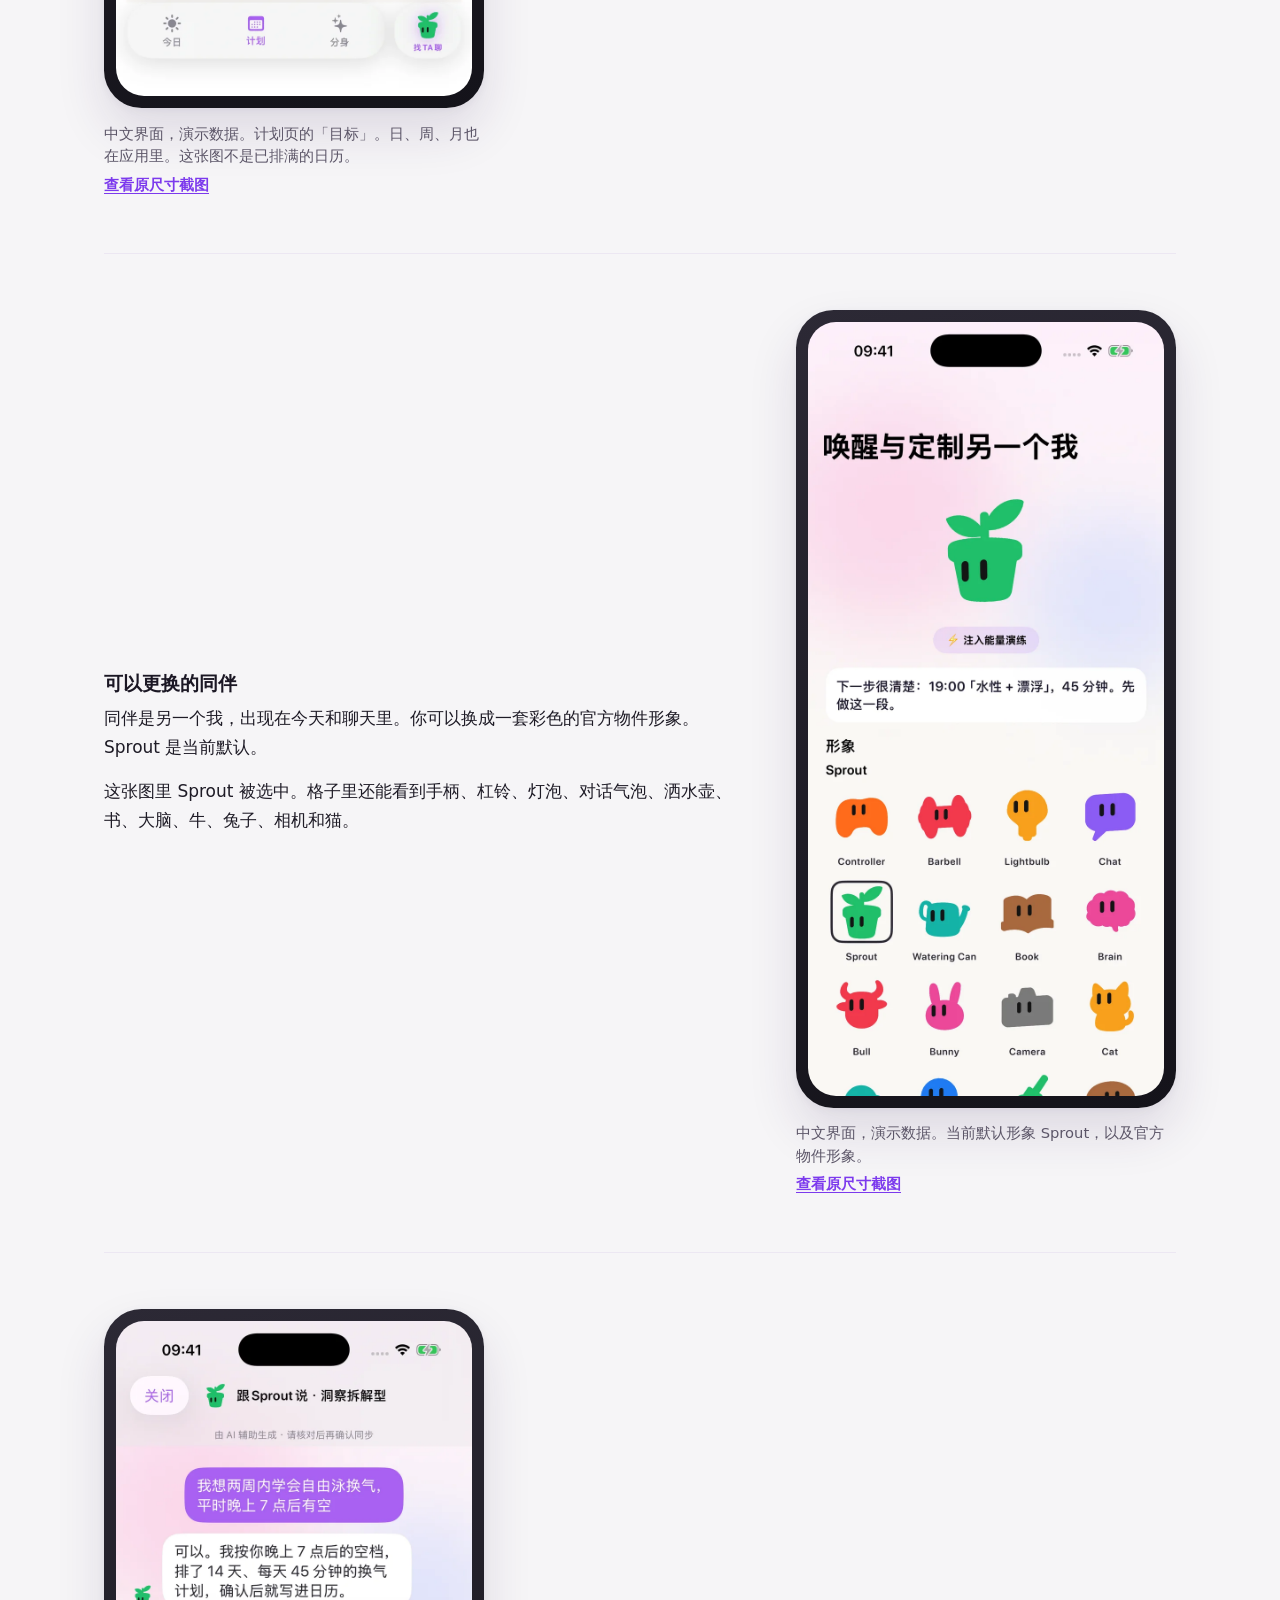
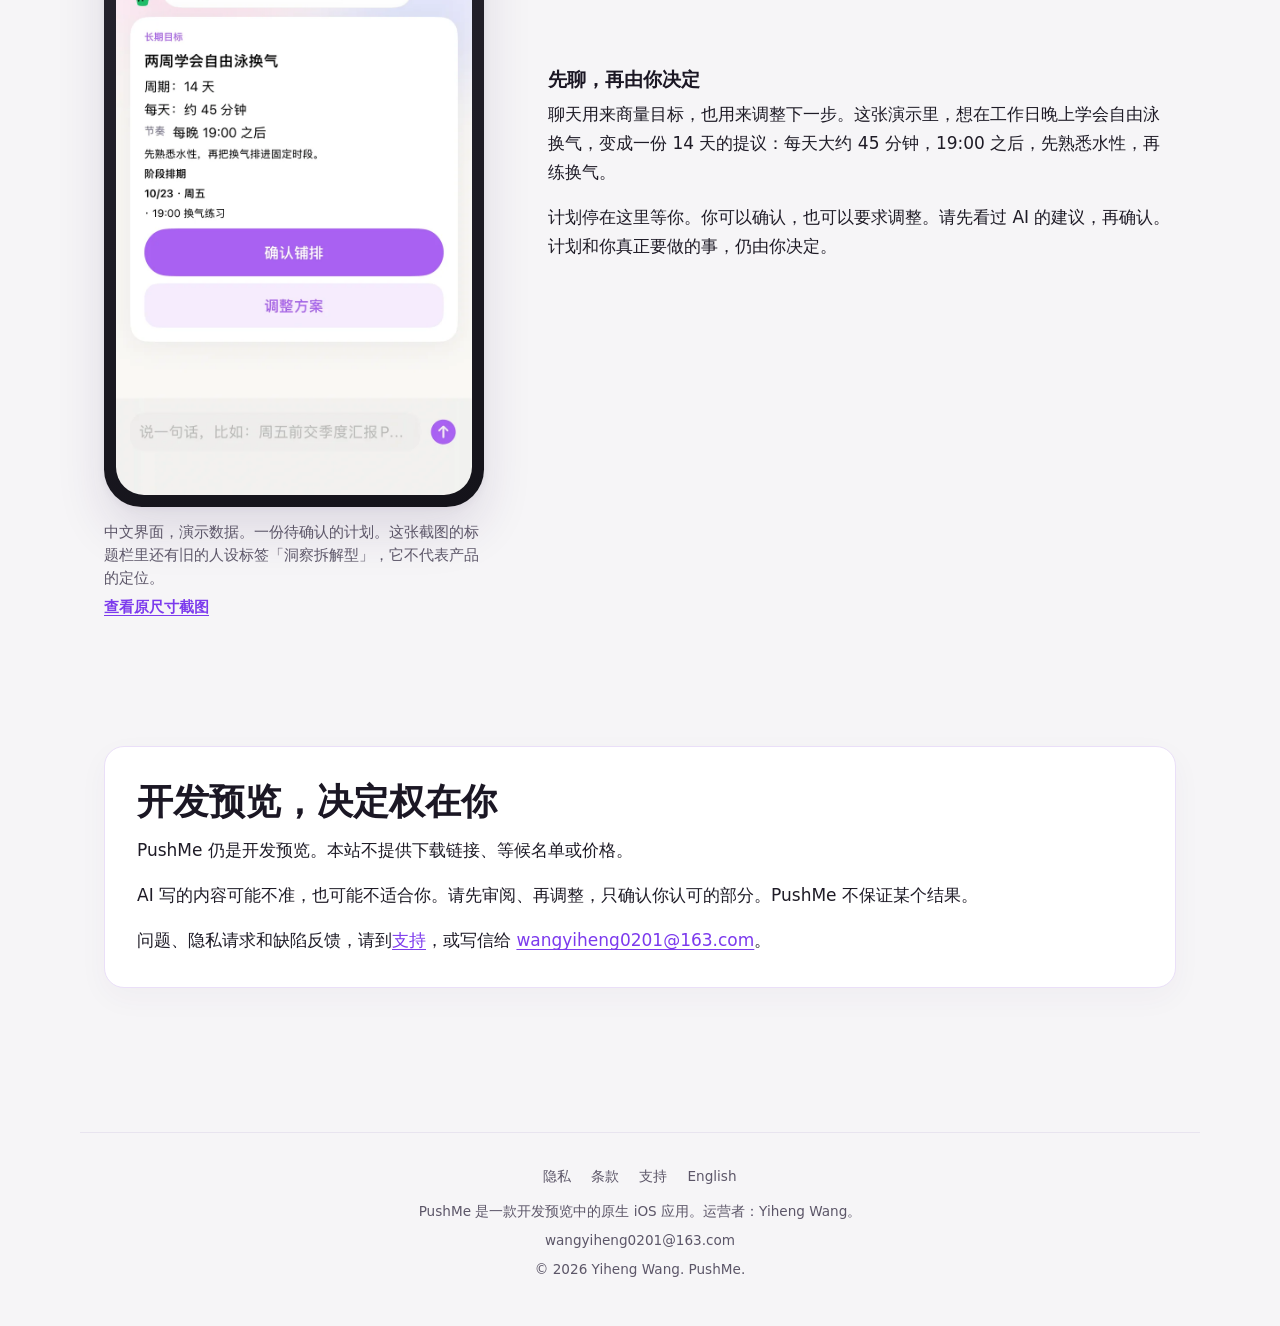
==== commit 5bf62176: "Add the four real PushMe screenshots to the product site. Keep the simulator PNGs byte-for-byte unde" ====
--- a/zh/index.html
+++ b/zh/index.html
@@ -74,6 +74,7 @@
       <figure class="shot">
         <div class="phone">
           <picture>
+            <source type="image/webp" srcset="../assets/screenshots/today.webp 804w, ../assets/screenshots/full/today.webp 1206w" sizes="(min-width: 960px) 360px, calc(100vw - 4.5rem)">
             <img src="../assets/screenshots/today.png" srcset="../assets/screenshots/today.png 804w, ../assets/screenshots/full/today.png 1206w" sizes="(min-width: 960px) 360px, calc(100vw - 4.5rem)" width="1206" height="2622" alt="PushMe 今天页，中文界面，演示数据。绿色 Sprout 同伴旁边是 19:00 的游泳行动，可以开始、完成或推迟 15 分钟，并显示等级、经验、连续天数和五个成长维度。" fetchpriority="high" decoding="async">
           </picture>
         </div>
@@ -120,6 +121,7 @@
         <figure class="shot">
           <div class="phone">
             <picture>
+              <source type="image/webp" srcset="../assets/screenshots/today.webp 804w, ../assets/screenshots/full/today.webp 1206w" sizes="(min-width: 960px) 360px, calc(100vw - 4.5rem)">
               <img src="../assets/screenshots/today.png" srcset="../assets/screenshots/today.png 804w, ../assets/screenshots/full/today.png 1206w" sizes="(min-width: 960px) 360px, calc(100vw - 4.5rem)" width="1206" height="2622" alt="PushMe 今天页，中文界面，演示数据。Sprout 和游泳行动卡片，含开始、完成和推迟 15 分钟。" loading="lazy" decoding="async">
             </picture>
           </div>
@@ -139,6 +141,7 @@
         <figure class="shot">
           <div class="phone">
             <picture>
+              <source type="image/webp" srcset="../assets/screenshots/plan.webp 804w, ../assets/screenshots/full/plan.webp 1206w" sizes="(min-width: 960px) 360px, calc(100vw - 4.5rem)">
               <img src="../assets/screenshots/plan.png" srcset="../assets/screenshots/plan.png 804w, ../assets/screenshots/full/plan.png 1206w" sizes="(min-width: 960px) 360px, calc(100vw - 4.5rem)" width="1206" height="2622" alt="PushMe 计划页的目标视图，中文界面，演示数据。三个带进度环的目标：游泳、阅读和晚间复盘。不是已排满的日历。" loading="lazy" decoding="async">
             </picture>
           </div>
@@ -158,6 +161,7 @@
         <figure class="shot">
           <div class="phone">
             <picture>
+              <source type="image/webp" srcset="../assets/screenshots/twin.webp 804w, ../assets/screenshots/full/twin.webp 1206w" sizes="(min-width: 960px) 360px, calc(100vw - 4.5rem)">
               <img src="../assets/screenshots/twin.png" srcset="../assets/screenshots/twin.png 804w, ../assets/screenshots/full/twin.png 1206w" sizes="(min-width: 960px) 360px, calc(100vw - 4.5rem)" width="1206" height="2622" alt="PushMe 同伴页，中文界面，演示数据。大号绿色 Sprout，下方是彩色官方物件形象，Sprout 为选中状态。" loading="lazy" decoding="async">
             </picture>
           </div>
@@ -177,6 +181,7 @@
         <figure class="shot">
           <div class="phone">
             <picture>
+              <source type="image/webp" srcset="../assets/screenshots/chat.webp 804w, ../assets/screenshots/full/chat.webp 1206w" sizes="(min-width: 960px) 360px, calc(100vw - 4.5rem)">
               <img src="../assets/screenshots/chat.png" srcset="../assets/screenshots/chat.png 804w, ../assets/screenshots/full/chat.png 1206w" sizes="(min-width: 960px) 360px, calc(100vw - 4.5rem)" width="1206" height="2622" alt="PushMe 聊天页，中文界面，演示数据。关于学习自由泳换气的对话，以及一份等待确认或调整的 14 天计划。标题栏里的旧人设标签不代表产品定位。" loading="lazy" decoding="async">
             </picture>
           </div>
--- a/assets/css/home.css
+++ b/assets/css/home.css
@@ -17,6 +17,10 @@
 body.home main {
   max-width: 1120px;
   padding: 2.75rem 1.5rem 4.5rem;
+}
+
+body.home :is(#path, #screenshots, .feature, .note) {
+  scroll-margin-top: 8.5rem;
 }
 
 body.home .header-inner,
@@ -297,6 +301,12 @@
   }
 }
 
+@media (min-width: 721px) {
+  body.home :is(#path, #screenshots, .feature, .note) {
+    scroll-margin-top: 5.25rem;
+  }
+}
+
 @media (min-width: 960px) {
   .intro {
     grid-template-columns: minmax(0, 1.05fr) minmax(280px, 400px);
